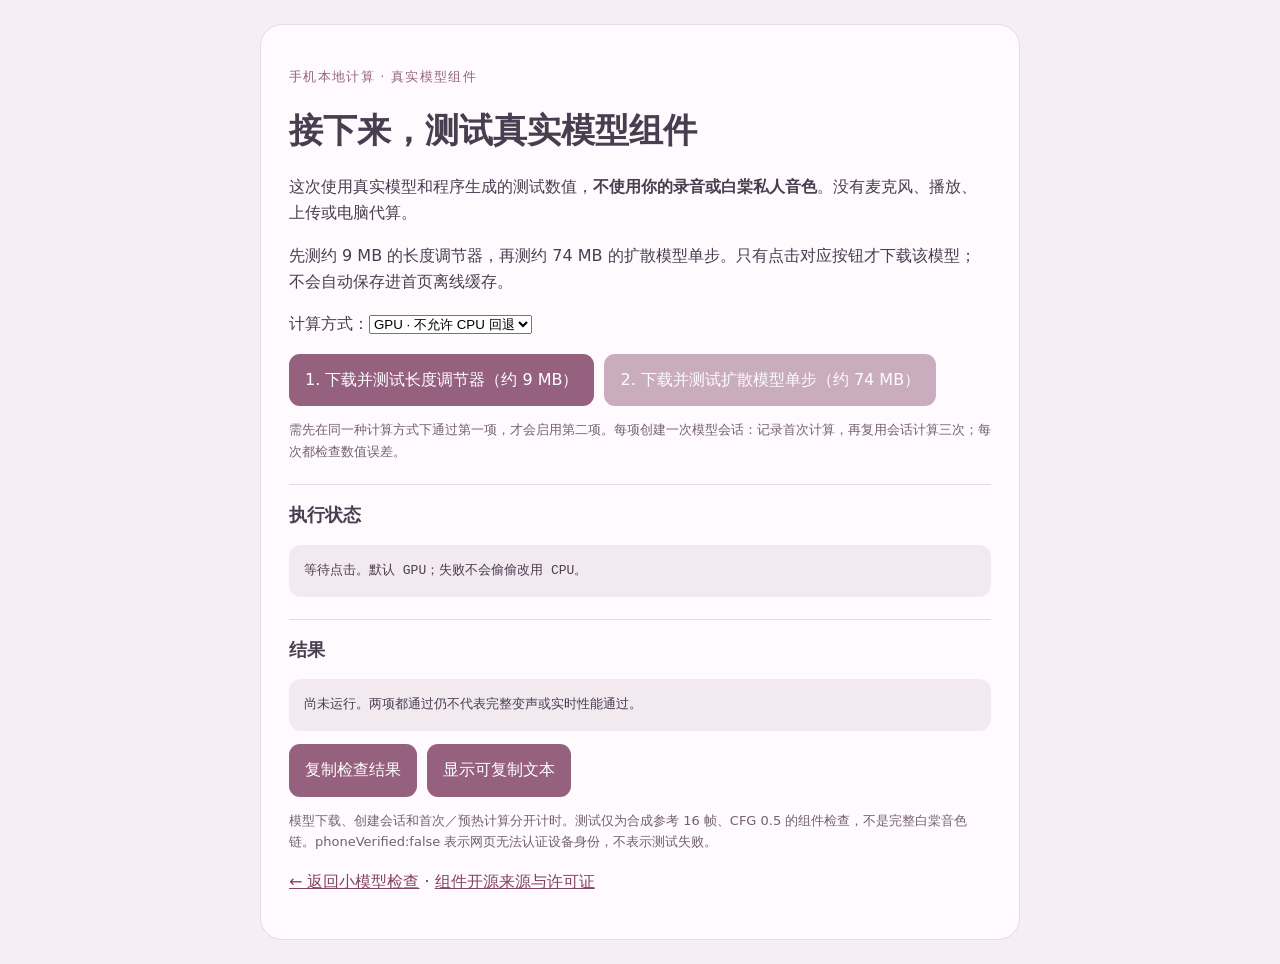
==== components.html @ 9a50ad99 "Add on-device real model component benchmarks" ====
<!doctype html><html lang="zh-CN"><head><meta charset="utf-8"><meta name="viewport" content="width=device-width,initial-scale=1">
<meta http-equiv="Content-Security-Policy" content="default-src 'self'; script-src 'self' 'wasm-unsafe-eval'; style-src 'self'; connect-src 'self'; worker-src 'self' blob:; object-src 'none'; base-uri 'none'; form-action 'none'">
<title>白棠 · 手机模型组件测试</title><link rel="stylesheet" href="style.css"><link rel="icon" href="icon.svg" type="image/svg+xml"></head><body>
<main><p class="eyebrow">手机本地计算 · 真实模型组件</p><h1>接下来，测试真实模型组件</h1>
<p>这次使用真实模型和程序生成的测试数值，<strong>不使用你的录音或白棠私人音色</strong>。没有麦克风、播放、上传或电脑代算。</p>
<p>先测约 9 MB 的长度调节器，再测约 74 MB 的扩散模型单步。只有点击对应按钮才下载该模型；不会自动保存进首页离线缓存。</p>
<p><label for="provider">计算方式：</label><select id="provider"><option value="webgpu" selected>GPU · 不允许 CPU 回退</option><option value="wasm">WASM · CPU 单线程</option></select></p>
<div class="actions"><button id="lr">1. 下载并测试长度调节器（约 9 MB）</button><button id="dit" disabled>2. 下载并测试扩散模型单步（约 74 MB）</button></div>
<p class="note">需先在同一种计算方式下通过第一项，才会启用第二项。每项创建一次模型会话：记录首次计算，再复用会话计算三次；每次都检查数值误差。</p>
<section><h2>执行状态</h2><pre id="state">等待点击。默认 GPU；失败不会偷偷改用 CPU。</pre></section><section aria-live="polite"><h2>结果</h2><pre id="result">尚未运行。两项都通过仍不代表完整变声或实时性能通过。</pre></section>
<div class="actions"><button id="copy-report">复制检查结果</button><button id="show-report">显示可复制文本</button></div><p id="copy-status" aria-live="polite"></p><textarea id="report-text" readonly hidden aria-label="测试结果文本"></textarea>
<p class="note">模型下载、创建会话和首次／预热计算分开计时。测试仅为合成参考 16 帧、CFG 0.5 的组件检查，不是完整白棠音色链。phoneVerified:false 表示网页无法认证设备身份，不表示测试失败。</p>
<p><a href="index.html">← 返回小模型检查</a> · <a href="COMPONENT_NOTICES.txt">组件开源来源与许可证</a></p></main>
<script src="vendor/ort.webgpu.min.js"></script><script src="session-factory.js"></script><script src="components.js"></script><script src="component-report-export.js"></script></body></html>
---- style.css ----
*{box-sizing:border-box}body{margin:0;padding:24px;background:#f5eef3;color:#493d50;font:16px/1.65 system-ui,sans-serif}main{max-width:760px;margin:auto;background:#fffafd;border:1px solid #ead9e6;border-radius:22px;padding:28px}.eyebrow{color:#93667f;font-size:13px;letter-spacing:.1em}h1{font-size:clamp(25px,6vw,34px);line-height:1.2}h2{font-size:18px}section{border-top:1px solid #ead9e6;margin-top:22px}pre{white-space:pre-wrap;overflow-wrap:anywhere;font:13px/1.7 ui-monospace,monospace;background:#f3eaf0;padding:15px;border-radius:12px}.actions{display:flex;gap:10px;flex-wrap:wrap}button{border:0;border-radius:11px;padding:13px 16px;background:#95617e;color:white;cursor:pointer;font:inherit}button:disabled{opacity:.5}a{color:#824363}.note{font-size:13px;color:#74616f}@media(max-width:450px){body{padding:12px}main{padding:20px}.actions button{width:100%}}
textarea{width:100%;min-height:240px;resize:vertical;border:1px solid #d7bbc9;border-radius:10px;padding:12px;font:13px/1.6 ui-monospace,monospace;color:#493d50;background:white}select{max-width:100%}#copy-status{font-size:13px;color:#74616f}
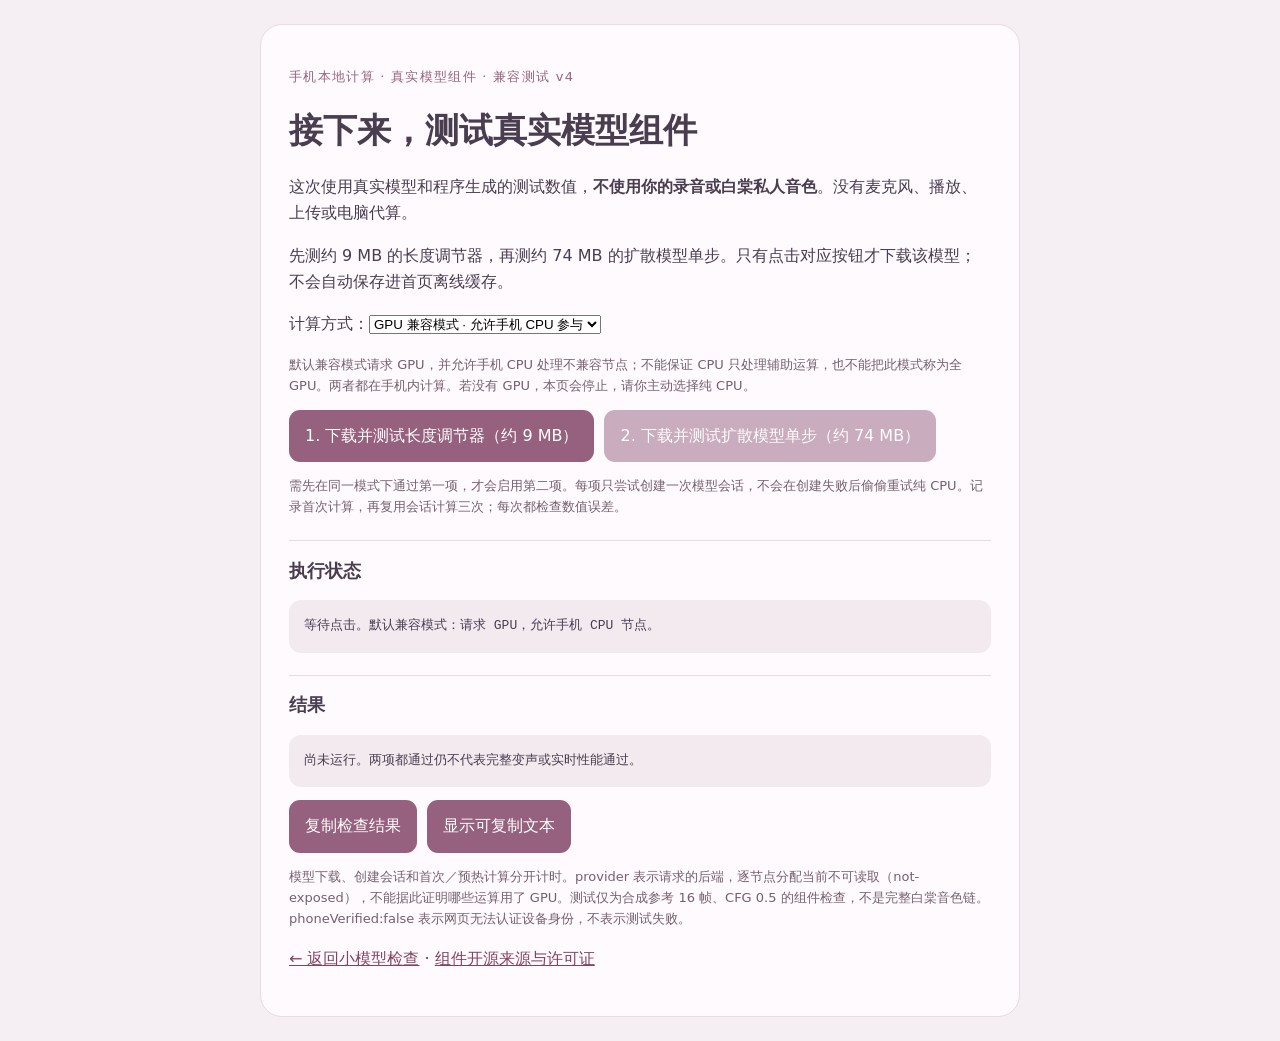
==== commit fb4a18f9: "Allow explicit on-device CPU assistance for GPU compatibility" ====
--- a/components.html
+++ b/components.html
@@ -1,14 +1,15 @@
 <!doctype html><html lang="zh-CN"><head><meta charset="utf-8"><meta name="viewport" content="width=device-width,initial-scale=1">
 <meta http-equiv="Content-Security-Policy" content="default-src 'self'; script-src 'self' 'wasm-unsafe-eval'; style-src 'self'; connect-src 'self'; worker-src 'self' blob:; object-src 'none'; base-uri 'none'; form-action 'none'">
 <title>白棠 · 手机模型组件测试</title><link rel="stylesheet" href="style.css"><link rel="icon" href="icon.svg" type="image/svg+xml"></head><body>
-<main><p class="eyebrow">手机本地计算 · 真实模型组件</p><h1>接下来，测试真实模型组件</h1>
+<main><p class="eyebrow">手机本地计算 · 真实模型组件 · 兼容测试 v4</p><h1>接下来，测试真实模型组件</h1>
 <p>这次使用真实模型和程序生成的测试数值，<strong>不使用你的录音或白棠私人音色</strong>。没有麦克风、播放、上传或电脑代算。</p>
 <p>先测约 9 MB 的长度调节器，再测约 74 MB 的扩散模型单步。只有点击对应按钮才下载该模型；不会自动保存进首页离线缓存。</p>
-<p><label for="provider">计算方式：</label><select id="provider"><option value="webgpu" selected>GPU · 不允许 CPU 回退</option><option value="wasm">WASM · CPU 单线程</option></select></p>
+<p><label for="provider">计算方式：</label><select id="provider"><option value="gpu-compatible" selected>GPU 兼容模式 · 允许手机 CPU 参与</option><option value="gpu-strict">严格 GPU · 禁止 CPU 节点</option><option value="wasm">纯 CPU · WASM 单线程</option></select></p>
+<p class="note">默认兼容模式请求 GPU，并允许手机 CPU 处理不兼容节点；不能保证 CPU 只处理辅助运算，也不能把此模式称为全 GPU。两者都在手机内计算。若没有 GPU，本页会停止，请你主动选择纯 CPU。</p>
 <div class="actions"><button id="lr">1. 下载并测试长度调节器（约 9 MB）</button><button id="dit" disabled>2. 下载并测试扩散模型单步（约 74 MB）</button></div>
-<p class="note">需先在同一种计算方式下通过第一项，才会启用第二项。每项创建一次模型会话：记录首次计算，再复用会话计算三次；每次都检查数值误差。</p>
-<section><h2>执行状态</h2><pre id="state">等待点击。默认 GPU；失败不会偷偷改用 CPU。</pre></section><section aria-live="polite"><h2>结果</h2><pre id="result">尚未运行。两项都通过仍不代表完整变声或实时性能通过。</pre></section>
+<p class="note">需先在同一模式下通过第一项，才会启用第二项。每项只尝试创建一次模型会话，不会在创建失败后偷偷重试纯 CPU。记录首次计算，再复用会话计算三次；每次都检查数值误差。</p>
+<section><h2>执行状态</h2><pre id="state">等待点击。默认兼容模式：请求 GPU，允许手机 CPU 节点。</pre></section><section aria-live="polite"><h2>结果</h2><pre id="result">尚未运行。两项都通过仍不代表完整变声或实时性能通过。</pre></section>
 <div class="actions"><button id="copy-report">复制检查结果</button><button id="show-report">显示可复制文本</button></div><p id="copy-status" aria-live="polite"></p><textarea id="report-text" readonly hidden aria-label="测试结果文本"></textarea>
-<p class="note">模型下载、创建会话和首次／预热计算分开计时。测试仅为合成参考 16 帧、CFG 0.5 的组件检查，不是完整白棠音色链。phoneVerified:false 表示网页无法认证设备身份，不表示测试失败。</p>
+<p class="note">模型下载、创建会话和首次／预热计算分开计时。provider 表示请求的后端，逐节点分配当前不可读取（not-exposed），不能据此证明哪些运算用了 GPU。测试仅为合成参考 16 帧、CFG 0.5 的组件检查，不是完整白棠音色链。phoneVerified:false 表示网页无法认证设备身份，不表示测试失败。</p>
 <p><a href="index.html">← 返回小模型检查</a> · <a href="COMPONENT_NOTICES.txt">组件开源来源与许可证</a></p></main>
-<script src="vendor/ort.webgpu.min.js"></script><script src="session-factory.js"></script><script src="components.js"></script><script src="component-report-export.js"></script></body></html>
+<script src="vendor/ort.webgpu.min.js"></script><script src="session-factory.js"></script><script src="components.js?v=compat4"></script><script src="component-report-export.js?v=compat4"></script></body></html>
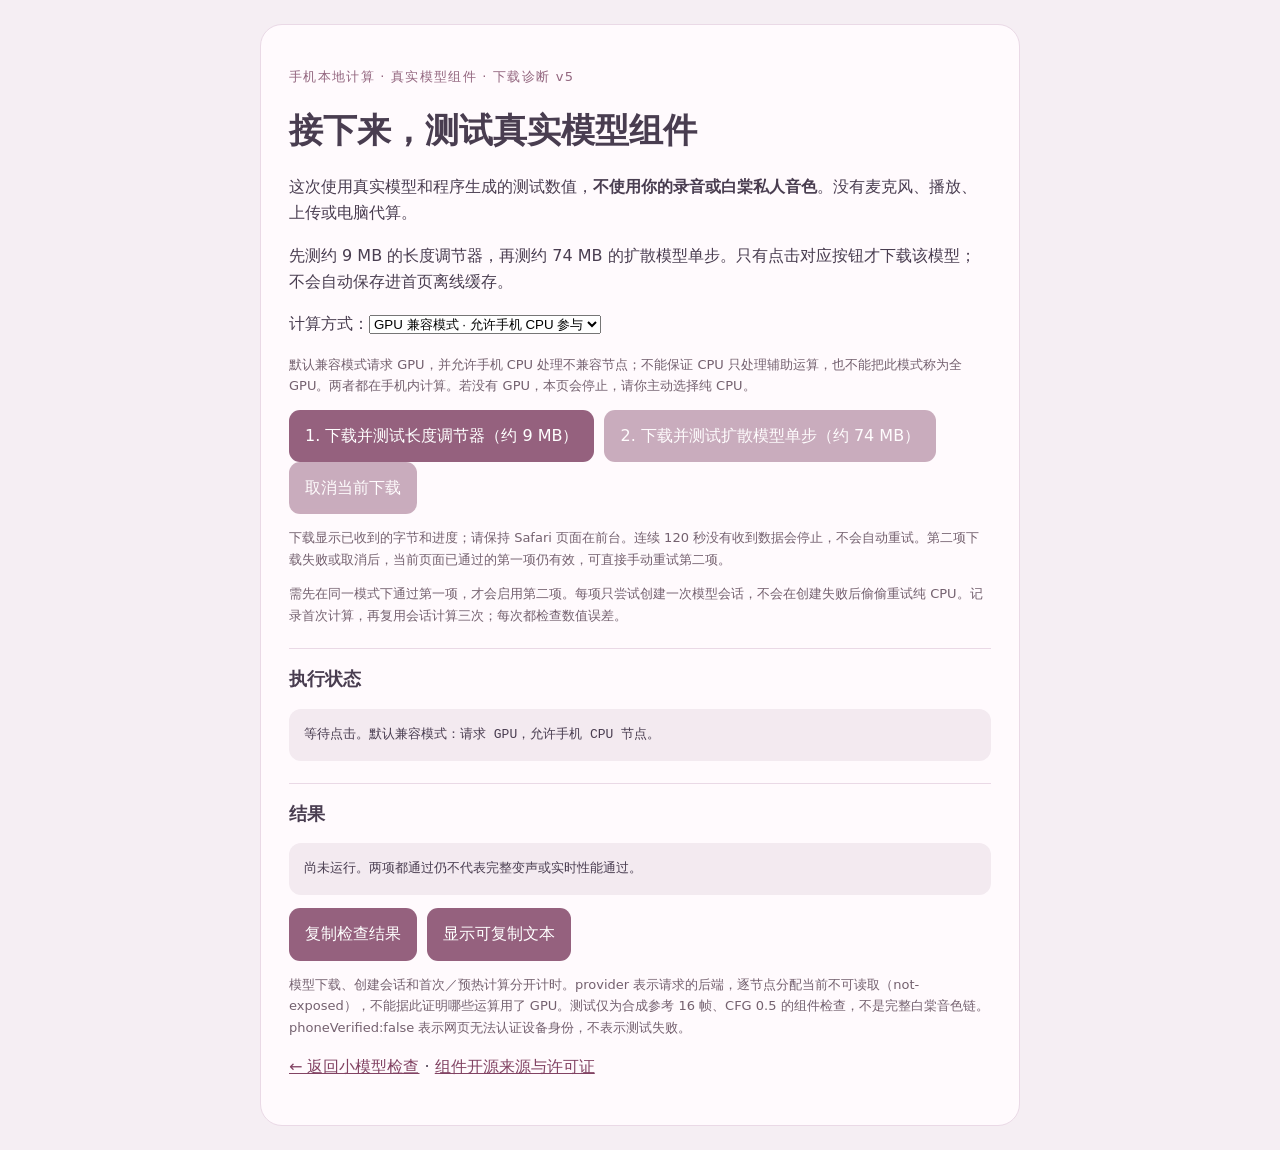
==== commit 61a83519: "Add bounded model download progress and cancellation" ====
--- a/components.html
+++ b/components.html
@@ -1,15 +1,17 @@
 <!doctype html><html lang="zh-CN"><head><meta charset="utf-8"><meta name="viewport" content="width=device-width,initial-scale=1">
 <meta http-equiv="Content-Security-Policy" content="default-src 'self'; script-src 'self' 'wasm-unsafe-eval'; style-src 'self'; connect-src 'self'; worker-src 'self' blob:; object-src 'none'; base-uri 'none'; form-action 'none'">
 <title>白棠 · 手机模型组件测试</title><link rel="stylesheet" href="style.css"><link rel="icon" href="icon.svg" type="image/svg+xml"></head><body>
-<main><p class="eyebrow">手机本地计算 · 真实模型组件 · 兼容测试 v4</p><h1>接下来，测试真实模型组件</h1>
+<main><p class="eyebrow">手机本地计算 · 真实模型组件 · 下载诊断 v5</p><h1>接下来，测试真实模型组件</h1>
 <p>这次使用真实模型和程序生成的测试数值，<strong>不使用你的录音或白棠私人音色</strong>。没有麦克风、播放、上传或电脑代算。</p>
 <p>先测约 9 MB 的长度调节器，再测约 74 MB 的扩散模型单步。只有点击对应按钮才下载该模型；不会自动保存进首页离线缓存。</p>
 <p><label for="provider">计算方式：</label><select id="provider"><option value="gpu-compatible" selected>GPU 兼容模式 · 允许手机 CPU 参与</option><option value="gpu-strict">严格 GPU · 禁止 CPU 节点</option><option value="wasm">纯 CPU · WASM 单线程</option></select></p>
 <p class="note">默认兼容模式请求 GPU，并允许手机 CPU 处理不兼容节点；不能保证 CPU 只处理辅助运算，也不能把此模式称为全 GPU。两者都在手机内计算。若没有 GPU，本页会停止，请你主动选择纯 CPU。</p>
 <div class="actions"><button id="lr">1. 下载并测试长度调节器（约 9 MB）</button><button id="dit" disabled>2. 下载并测试扩散模型单步（约 74 MB）</button></div>
+<div class="actions"><button id="cancel-download" disabled>取消当前下载</button></div>
+<p class="note">下载显示已收到的字节和进度；请保持 Safari 页面在前台。连续 120 秒没有收到数据会停止，不会自动重试。第二项下载失败或取消后，当前页面已通过的第一项仍有效，可直接手动重试第二项。</p>
 <p class="note">需先在同一模式下通过第一项，才会启用第二项。每项只尝试创建一次模型会话，不会在创建失败后偷偷重试纯 CPU。记录首次计算，再复用会话计算三次；每次都检查数值误差。</p>
 <section><h2>执行状态</h2><pre id="state">等待点击。默认兼容模式：请求 GPU，允许手机 CPU 节点。</pre></section><section aria-live="polite"><h2>结果</h2><pre id="result">尚未运行。两项都通过仍不代表完整变声或实时性能通过。</pre></section>
 <div class="actions"><button id="copy-report">复制检查结果</button><button id="show-report">显示可复制文本</button></div><p id="copy-status" aria-live="polite"></p><textarea id="report-text" readonly hidden aria-label="测试结果文本"></textarea>
 <p class="note">模型下载、创建会话和首次／预热计算分开计时。provider 表示请求的后端，逐节点分配当前不可读取（not-exposed），不能据此证明哪些运算用了 GPU。测试仅为合成参考 16 帧、CFG 0.5 的组件检查，不是完整白棠音色链。phoneVerified:false 表示网页无法认证设备身份，不表示测试失败。</p>
 <p><a href="index.html">← 返回小模型检查</a> · <a href="COMPONENT_NOTICES.txt">组件开源来源与许可证</a></p></main>
-<script src="vendor/ort.webgpu.min.js"></script><script src="session-factory.js"></script><script src="components.js?v=compat4"></script><script src="component-report-export.js?v=compat4"></script></body></html>
+<script src="vendor/ort.webgpu.min.js"></script><script src="session-factory.js"></script><script src="components.js?v=download5"></script><script src="component-report-export.js?v=download5"></script></body></html>
